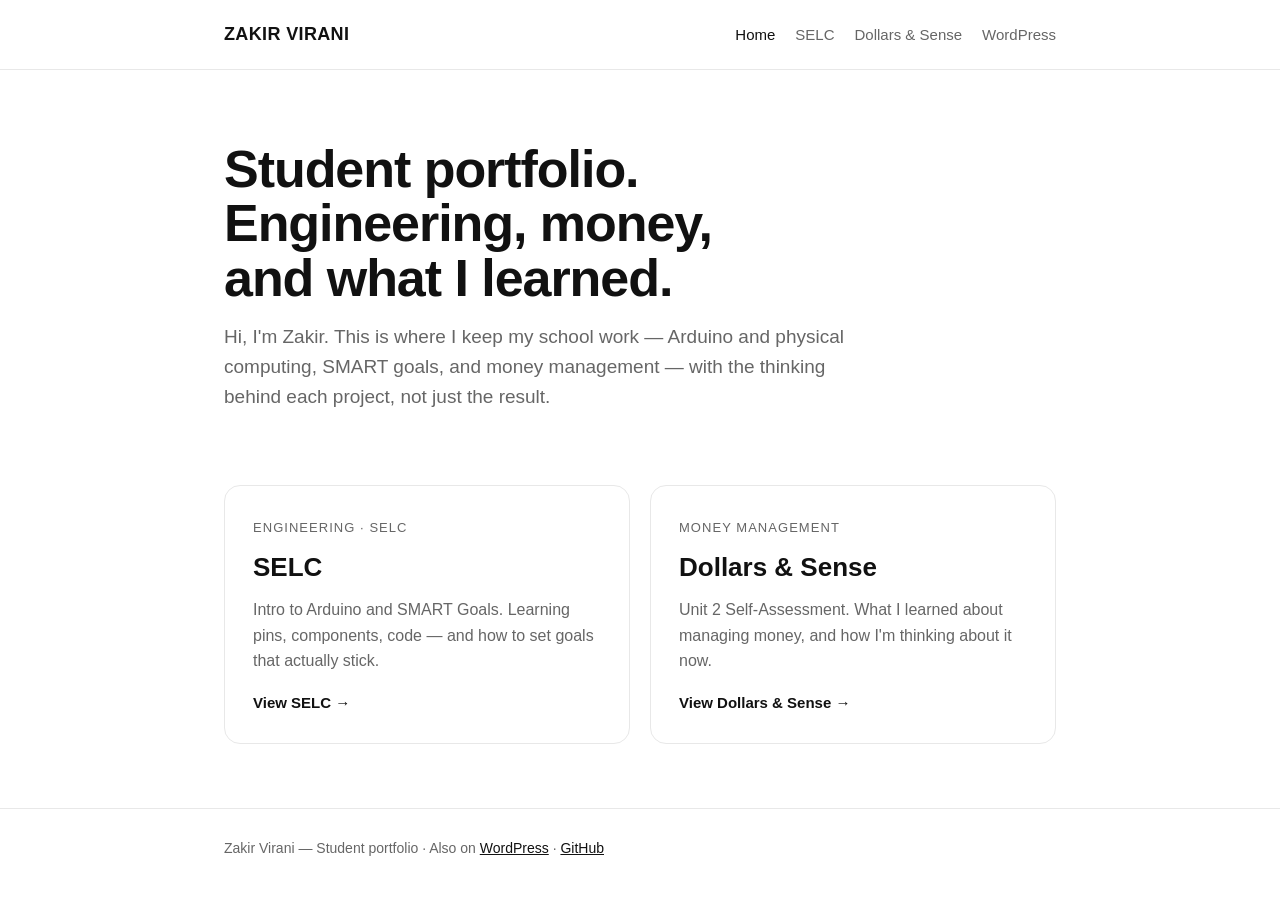
==== index.html @ a5dab0a6 "Add clean minimal portfolio: Home, SELC, Dollars & Sense" ====
<!doctype html><html lang="en"><head><meta charset="utf-8"><meta name="viewport" content="width=device-width,initial-scale=1"><title>Zakir Virani — Portfolio</title><link rel="stylesheet" href="styles.css"></head>
<body><header><div class="wrap"><nav><a class="logo" href="index.html">ZAKIR VIRANI</a><ul><li><a class="active" href="index.html">Home</a></li><li><a href="selc.html">SELC</a></li><li><a href="dollars-sense.html">Dollars &amp; Sense</a></li><li><a href="https://zakirvirani.wordpress.com/">WordPress</a></li></ul></nav></div></header>
<main class="wrap"><section class="hero"><h1>Student portfolio.<br>Engineering, money,<br>and what I learned.</h1><p>Hi, I'm Zakir. This is where I keep my school work — Arduino and physical computing, SMART goals, and money management — with the thinking behind each project, not just the result.</p></section>
<section class="cards"><a class="card" href="selc.html"><span>Engineering · SELC</span><h2>SELC</h2><p>Intro to Arduino and SMART Goals. Learning pins, components, code — and how to set goals that actually stick.</p><b>View SELC →</b></a><a class="card" href="dollars-sense.html"><span>Money management</span><h2>Dollars &amp; Sense</h2><p>Unit 2 Self-Assessment. What I learned about managing money, and how I'm thinking about it now.</p><b>View Dollars &amp; Sense →</b></a></section></main>
<footer><div class="wrap">Zakir Virani — Student portfolio · Also on <a href="https://zakirvirani.wordpress.com/">WordPress</a> · <a href="https://github.com/ZakVir">GitHub</a></div></footer></body></html>
---- styles.css ----
:root{--ink:#111;--muted:#666;--line:#e8e8e8;--bg:#fff;--accent:#111}
*{box-sizing:border-box}
body{margin:0;font-family:-apple-system,BlinkMacSystemFont,"Segoe UI",Inter,Helvetica,Arial,sans-serif;color:var(--ink);background:var(--bg);line-height:1.6}
.wrap{max-width:880px;margin:0 auto;padding:0 24px}
header{border-bottom:1px solid var(--line);padding:20px 0}
nav{display:flex;justify-content:space-between;align-items:center;flex-wrap:wrap;gap:12px}
.logo{font-weight:800;letter-spacing:.02em;text-decoration:none;color:var(--ink);font-size:18px}
nav ul{list-style:none;display:flex;gap:20px;margin:0;padding:0}
nav a{color:var(--muted);text-decoration:none;font-size:15px}
nav a:hover,nav a.active{color:var(--ink)}
.hero{padding:72px 0 48px}
.hero h1{font-size:52px;line-height:1.05;margin:0 0 16px;letter-spacing:-.02em}
.hero p{font-size:19px;color:var(--muted);max-width:640px;margin:0}
.cards{display:grid;grid-template-columns:1fr 1fr;gap:20px;padding:24px 0 64px}
@media(max-width:640px){.cards{grid-template-columns:1fr}.hero h1{font-size:38px}}
.card{border:1px solid var(--line);border-radius:16px;padding:28px;text-decoration:none;color:var(--ink);display:block}
.card:hover{border-color:var(--ink)}
.card span{font-size:13px;text-transform:uppercase;letter-spacing:.08em;color:var(--muted)}
.card h2{font-size:26px;margin:8px 0}
.card p{color:var(--muted);margin:0 0 16px}
.card b{font-size:15px}
.post{border-top:1px solid var(--line);padding:28px 0}
.post h2{margin:0 0 8px;font-size:24px}
.post h2 a{color:var(--ink);text-decoration:none}
.post time{color:var(--muted);font-size:14px}
footer{border-top:1px solid var(--line);padding:28px 0 48px;color:var(--muted);font-size:14px}
footer a{color:var(--ink)}
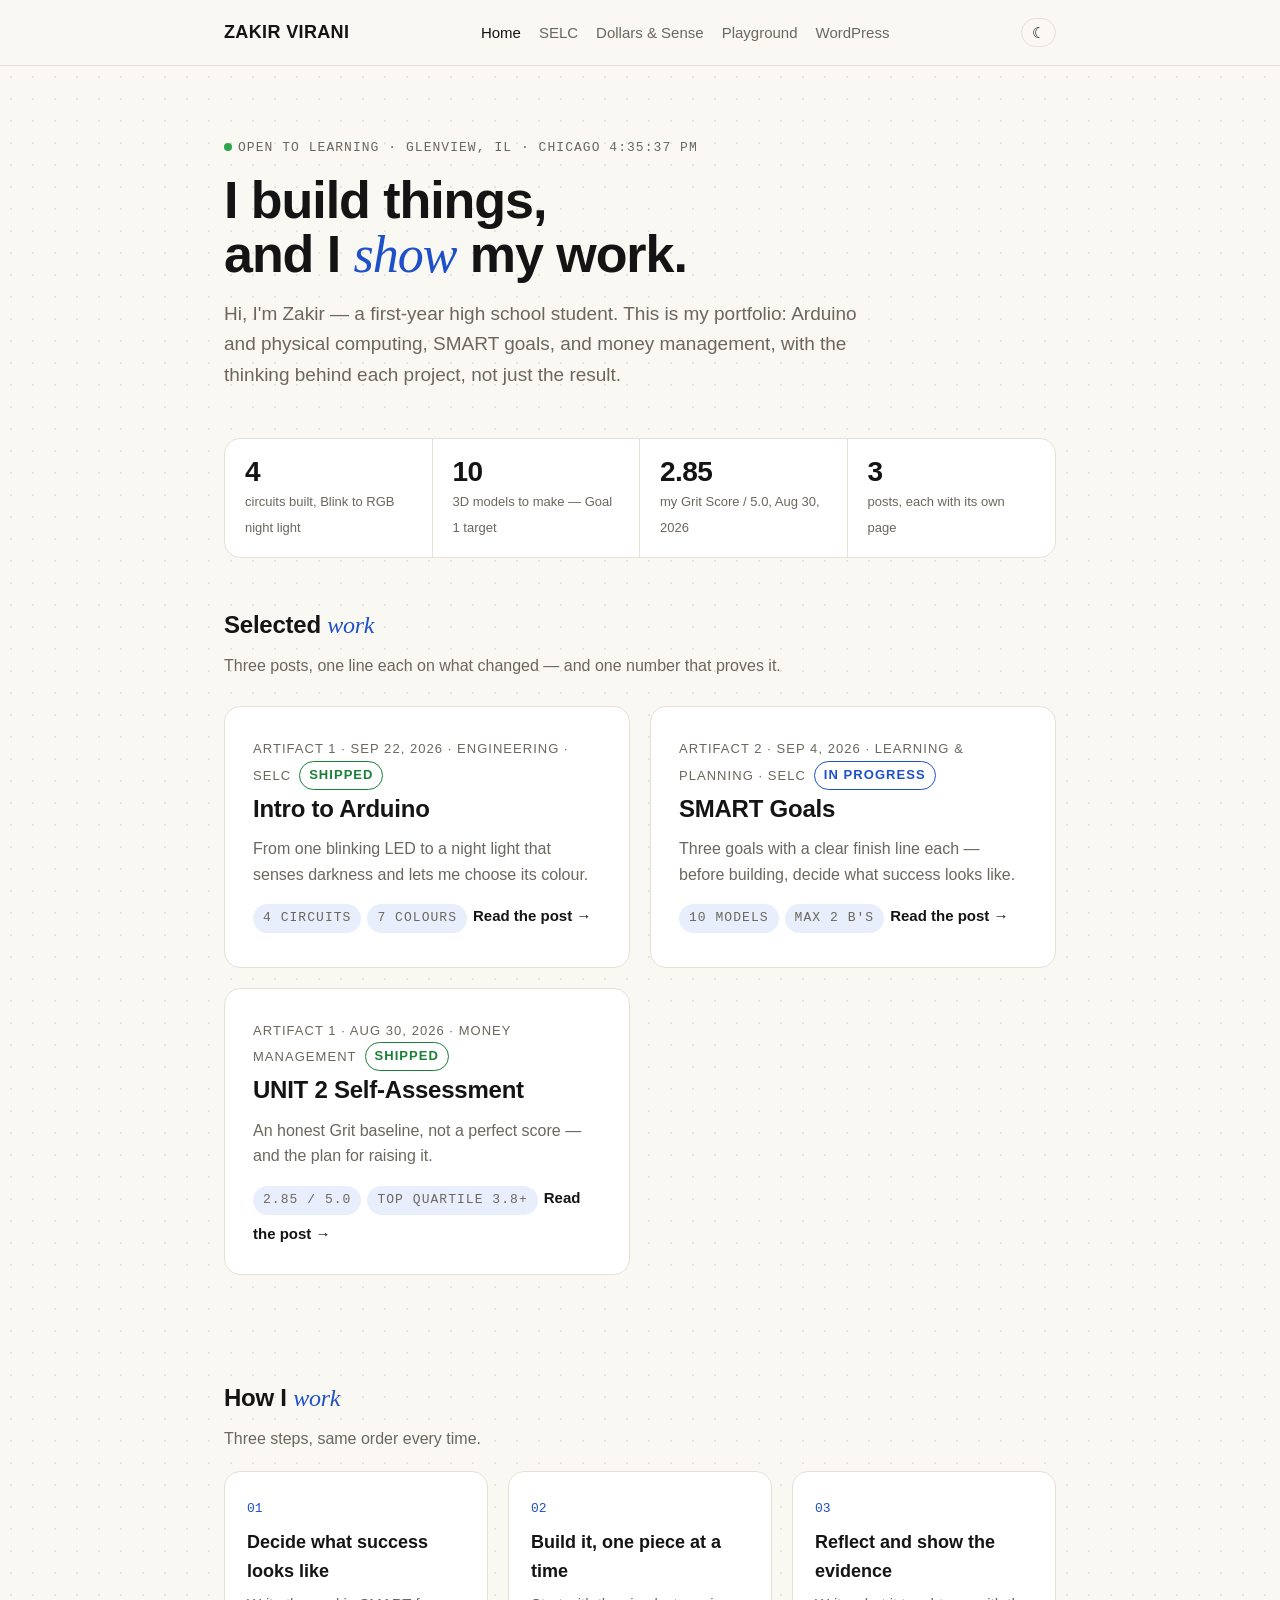
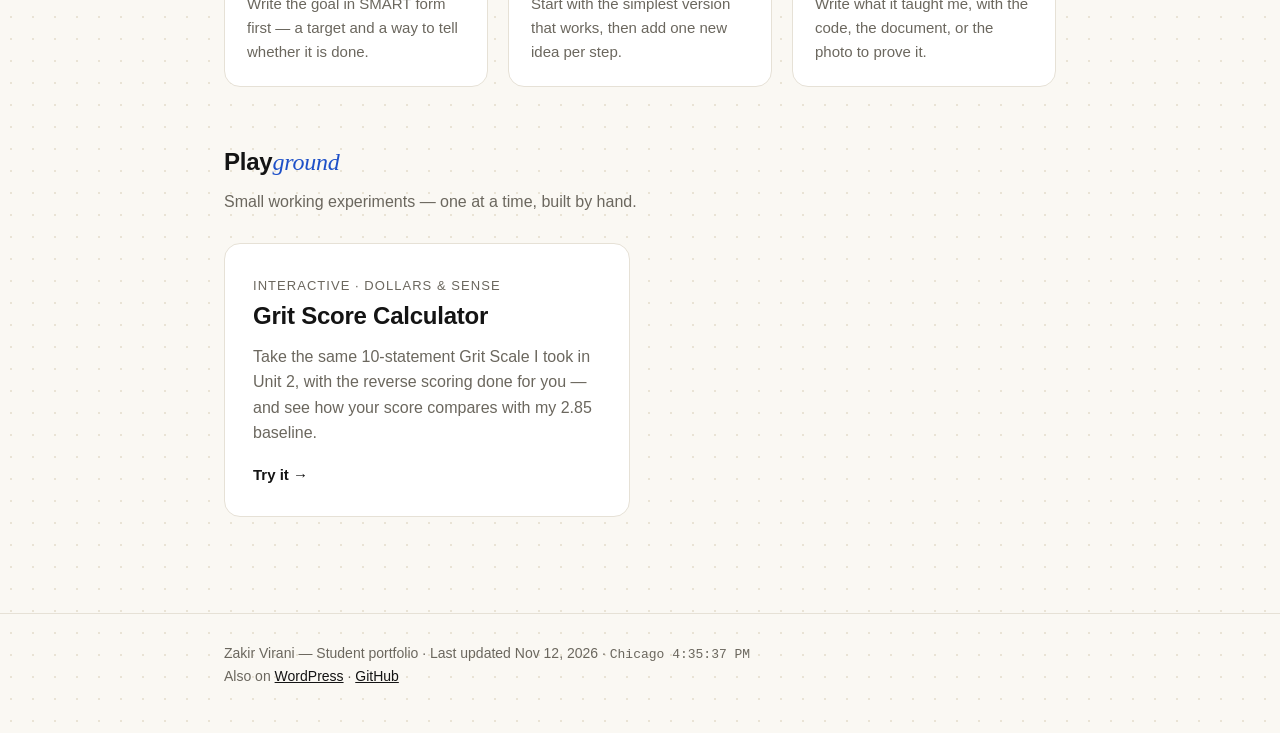
==== commit 6a012e3c: "Redesign from Wall of Portfolios research: statement hero, stats strip, metric cards, status labels," ====
--- a/index.html
+++ b/index.html
@@ -1,5 +1,41 @@
-<!doctype html><html lang="en"><head><meta charset="utf-8"><meta name="viewport" content="width=device-width,initial-scale=1"><title>Zakir Virani — Portfolio</title><link rel="stylesheet" href="styles.css"></head>
-<body><header><div class="wrap"><nav><a class="logo" href="index.html">ZAKIR VIRANI</a><ul><li><a class="active" href="index.html">Home</a></li><li><a href="selc.html">SELC</a></li><li><a href="dollars-sense.html">Dollars &amp; Sense</a></li><li><a href="https://zakirvirani.wordpress.com/">WordPress</a></li></ul></nav></div></header>
-<main class="wrap"><section class="hero"><h1>Student portfolio.<br>Engineering, money,<br>and what I learned.</h1><p>Hi, I'm Zakir. This is where I keep my school work — Arduino and physical computing, SMART goals, and money management — with the thinking behind each project, not just the result.</p></section>
-<section class="cards"><a class="card" href="selc.html"><span>Engineering · SELC</span><h2>SELC</h2><p>Intro to Arduino and SMART Goals. Learning pins, components, code — and how to set goals that actually stick.</p><b>View SELC →</b></a><a class="card" href="dollars-sense.html"><span>Money management</span><h2>Dollars &amp; Sense</h2><p>Unit 2 Self-Assessment. What I learned about managing money, and how I'm thinking about it now.</p><b>View Dollars &amp; Sense →</b></a></section></main>
-<footer><div class="wrap">Zakir Virani — Student portfolio · Also on <a href="https://zakirvirani.wordpress.com/">WordPress</a> · <a href="https://github.com/ZakVir">GitHub</a></div></footer></body></html>
+<!doctype html><html lang="en"><head><meta charset="utf-8"><meta name="viewport" content="width=device-width,initial-scale=1"><title>Zakir Virani — Portfolio</title><link rel="stylesheet" href="styles.css"><script>try{var t=localStorage.getItem('zv-theme');if(t)document.documentElement.setAttribute('data-theme',t);else if(matchMedia('(prefers-color-scheme: dark)').matches)document.documentElement.setAttribute('data-theme','dark');}catch(e){}</script><script src="script.js" defer></script></head>
+<body><header><div class="wrap"><nav><a class="logo" href="index.html">ZAKIR VIRANI</a><ul><li><a class="active" href="index.html">Home</a></li><li><a href="selc.html">SELC</a></li><li><a href="dollars-sense.html">Dollars &amp; Sense</a></li><li><a href="grit-calculator.html">Playground</a></li><li><a href="https://zakirvirani.wordpress.com/">WordPress</a></li></ul><button id="theme-toggle" class="theme-toggle" type="button" aria-label="Switch between light and dark theme">☾</button></nav></div></header>
+<main class="wrap">
+<section class="hero">
+<p class="meta"><span class="dot-live"></span>Open to learning · Glenview, IL · <span data-clock>Chicago</span></p>
+<h1>I build things,<br>and I <em>show</em> my work.</h1>
+<p>Hi, I'm Zakir — a first-year high school student. This is my portfolio: Arduino and physical computing, SMART goals, and money management, with the thinking behind each project, not just the result.</p>
+</section>
+<div class="stats">
+<div class="stat"><b>4</b><span>circuits built, Blink to RGB night light</span></div>
+<div class="stat"><b>10</b><span>3D models to make — Goal 1 target</span></div>
+<div class="stat"><b>2.85</b><span>my Grit Score / 5.0, Aug 30, 2026</span></div>
+<div class="stat"><b>3</b><span>posts, each with its own page</span></div>
+</div>
+<section class="section">
+<h2>Selected <em>work</em></h2>
+<p>Three posts, one line each on what changed — and one number that proves it.</p>
+<div class="cards" style="padding-top:8px">
+<a class="card" href="arduino.html"><span>Artifact 1 · Sep 22, 2026 · Engineering · SELC</span><span class="pill shipped">Shipped</span><h2>Intro to Arduino</h2><p>From one blinking LED to a night light that senses darkness and lets me choose its colour.</p><span class="metric">4 circuits</span><span class="metric">7 colours</span><b>Read the post →</b></a>
+<a class="card" href="smart-goals.html"><span>Artifact 2 · Sep 4, 2026 · Learning &amp; planning · SELC</span><span class="pill progress">In progress</span><h2>SMART Goals</h2><p>Three goals with a clear finish line each — before building, decide what success looks like.</p><span class="metric">10 models</span><span class="metric">max 2 B's</span><b>Read the post →</b></a>
+<a class="card" href="self-assessment.html"><span>Artifact 1 · Aug 30, 2026 · Money management</span><span class="pill shipped">Shipped</span><h2>UNIT 2 Self-Assessment</h2><p>An honest Grit baseline, not a perfect score — and the plan for raising it.</p><span class="metric">2.85 / 5.0</span><span class="metric">top quartile 3.8+</span><b>Read the post →</b></a>
+</div>
+</section>
+<section class="section">
+<h2>How I <em>work</em></h2>
+<p>Three steps, same order every time.</p>
+<div class="steps">
+<div class="step"><span class="num">01</span><h3>Decide what success looks like</h3><p>Write the goal in SMART form first — a target and a way to tell whether it is done.</p></div>
+<div class="step"><span class="num">02</span><h3>Build it, one piece at a time</h3><p>Start with the simplest version that works, then add one new idea per step.</p></div>
+<div class="step"><span class="num">03</span><h3>Reflect and show the evidence</h3><p>Write what it taught me, with the code, the document, or the photo to prove it.</p></div>
+</div>
+</section>
+<section class="section">
+<h2>Play<em>ground</em></h2>
+<p>Small working experiments — one at a time, built by hand.</p>
+<div class="cards one" style="padding-top:8px">
+<a class="card" href="grit-calculator.html"><span>Interactive · Dollars &amp; Sense</span><h2>Grit Score Calculator</h2><p>Take the same 10-statement Grit Scale I took in Unit 2, with the reverse scoring done for you — and see how your score compares with my 2.85 baseline.</p><b>Try it →</b></a>
+</div>
+</section>
+</main>
+<footer><div class="wrap">Zakir Virani — Student portfolio · Last updated Nov 12, 2026 · <span class="clock" data-clock>Chicago</span><br>Also on <a href="https://zakirvirani.wordpress.com/">WordPress</a> · <a href="https://github.com/ZakVir">GitHub</a></div></footer></body></html>
--- a/styles.css
+++ b/styles.css
@@ -1,27 +1,149 @@
-:root{--ink:#111;--muted:#666;--line:#e8e8e8;--bg:#fff;--accent:#111}
+/* Zakir Virani — portfolio
+   Design drawn from the Wall of Portfolios research (Nov 12, 2026):
+   base layout Julia Rouxinol; structure Vijay Gupta; one accent, one
+   statement hero; type system after M Pranav (sans + one italic serif
+   + one mono); money motif after Shyam Kandu, kept light. */
+:root{
+  --ink:#141414; --muted:#6b675e; --line:#e6e1d6; --bg:#faf8f3;
+  --card:#fff; --accent:#1e50c8; --accent-soft:#e8eefc; --accent-ink:#1e50c8;
+  --dot:#e9e3d5; --code-bg:#f4f1ea;
+}
+[data-theme="dark"]{
+  --ink:#f2efe8; --muted:#a8a29a; --line:#2e2c28; --bg:#141413;
+  --card:#1c1b19; --accent:#7aa2ff; --accent-soft:#1d2b4d; --accent-ink:#9db8ff;
+  --dot:#26241f; --code-bg:#22211e;
+}
 *{box-sizing:border-box}
-body{margin:0;font-family:-apple-system,BlinkMacSystemFont,"Segoe UI",Inter,Helvetica,Arial,sans-serif;color:var(--ink);background:var(--bg);line-height:1.6}
+body{
+  margin:0; color:var(--ink); background:var(--bg);
+  background-image:radial-gradient(var(--dot) 1px, transparent 1px);
+  background-size:22px 22px;
+  font-family:-apple-system,BlinkMacSystemFont,"Segoe UI",Inter,Helvetica,Arial,sans-serif;
+  line-height:1.6;
+}
 .wrap{max-width:880px;margin:0 auto;padding:0 24px}
-header{border-bottom:1px solid var(--line);padding:20px 0}
+a{color:var(--accent-ink)}
+header{border-bottom:1px solid var(--line);padding:18px 0;background:var(--bg)}
 nav{display:flex;justify-content:space-between;align-items:center;flex-wrap:wrap;gap:12px}
 .logo{font-weight:800;letter-spacing:.02em;text-decoration:none;color:var(--ink);font-size:18px}
-nav ul{list-style:none;display:flex;gap:20px;margin:0;padding:0}
+nav ul{list-style:none;display:flex;gap:18px;margin:0;padding:0;flex-wrap:wrap}
 nav a{color:var(--muted);text-decoration:none;font-size:15px}
 nav a:hover,nav a.active{color:var(--ink)}
-.hero{padding:72px 0 48px}
+.theme-toggle{background:none;border:1px solid var(--line);border-radius:999px;
+  color:var(--ink);font-size:15px;line-height:1;padding:6px 10px;cursor:pointer}
+.theme-toggle:hover{border-color:var(--ink)}
+
+/* Hero: one big statement, one italic serif word doing the work */
+.hero{padding:72px 0 40px}
 .hero h1{font-size:52px;line-height:1.05;margin:0 0 16px;letter-spacing:-.02em}
+.hero h1 em{font-family:Georgia,'Times New Roman',serif;font-style:italic;font-weight:400;color:var(--accent-ink)}
 .hero p{font-size:19px;color:var(--muted);max-width:640px;margin:0}
-.cards{display:grid;grid-template-columns:1fr 1fr;gap:20px;padding:24px 0 64px}
-@media(max-width:640px){.cards{grid-template-columns:1fr}.hero h1{font-size:38px}}
-.card{border:1px solid var(--line);border-radius:16px;padding:28px;text-decoration:none;color:var(--ink);display:block}
+.hero .meta{font-family:ui-monospace,'SF Mono',Menlo,Consolas,monospace;font-size:13px;
+  text-transform:uppercase;letter-spacing:.08em;color:var(--muted);margin:0 0 14px}
+.hero .meta .dot-live{display:inline-block;width:8px;height:8px;border-radius:50%;
+  background:#2da44e;margin-right:6px}
+
+/* Stats strip — one honest number per fact (Vijay Gupta / Kashyap Rayas) */
+.stats{display:flex;flex-wrap:wrap;gap:0;border:1px solid var(--line);border-radius:16px;
+  background:var(--card);margin:8px 0 40px;overflow:hidden}
+.stat{flex:1 1 120px;padding:18px 20px;border-right:1px solid var(--line)}
+.stat:last-child{border-right:0}
+.stat b{display:block;font-size:28px;line-height:1.1;letter-spacing:-.02em}
+.stat span{font-size:13px;color:var(--muted)}
+
+/* Cards: one-line outcome + one number each */
+.cards{display:grid;grid-template-columns:1fr 1fr;gap:20px;padding:24px 0 48px}
+.cards.one{grid-template-columns:1fr 1fr}
+@media(max-width:640px){.cards,.cards.one{grid-template-columns:1fr}.hero h1{font-size:38px}}
+.card{border:1px solid var(--line);border-radius:16px;padding:28px;text-decoration:none;
+  color:var(--ink);display:block;background:var(--card)}
 .card:hover{border-color:var(--ink)}
 .card span{font-size:13px;text-transform:uppercase;letter-spacing:.08em;color:var(--muted)}
 .card h2{font-size:26px;margin:8px 0}
 .card p{color:var(--muted);margin:0 0 16px}
 .card b{font-size:15px}
+.metric{display:inline-block;font-family:ui-monospace,'SF Mono',Menlo,Consolas,monospace;
+  font-size:13px;background:var(--accent-soft);color:var(--accent-ink);
+  border-radius:999px;padding:4px 10px;margin:0 6px 6px 0}
+.pill{display:inline-block;font-size:12px;font-weight:700;text-transform:uppercase;
+  letter-spacing:.06em;border:1px solid var(--line);border-radius:999px;
+  padding:3px 9px;margin-left:8px;vertical-align:middle;color:var(--muted)}
+.pill.shipped{color:#1a7f37;border-color:#1a7f37}
+[data-theme="dark"] .pill.shipped{color:#7ee2a0;border-color:#7ee2a0}
+.pill.progress{color:var(--accent-ink);border-color:var(--accent-ink)}
+.outcome{font-size:17px;margin:0 0 20px}
+.outcome strong{color:var(--accent-ink);font-weight:600}
+
+/* Sections */
+.section{padding:8px 0 48px}
+.section h2{font-size:24px;margin:0 0 8px;letter-spacing:-.01em}
+.section h2 em{font-family:Georgia,serif;font-style:italic;font-weight:400;color:var(--accent-ink)}
+.section>p{color:var(--muted);margin:0 0 20px;max-width:640px}
+.steps{display:grid;grid-template-columns:repeat(3,1fr);gap:20px}
+@media(max-width:640px){.steps{grid-template-columns:1fr}}
+.step{border:1px solid var(--line);border-radius:16px;padding:22px;background:var(--card)}
+.step .num{font-family:ui-monospace,'SF Mono',Menlo,Consolas,monospace;font-size:13px;color:var(--accent-ink)}
+.step h3{font-size:18px;margin:8px 0 6px}
+.step p{color:var(--muted);font-size:15px;margin:0}
+
+/* Bank-statement card (Shyam Kandu, light touch) for Dollars & Sense */
+.statement{border:1px solid var(--line);border-radius:16px;background:var(--card);
+  padding:24px 28px;margin:0 0 40px;font-family:ui-monospace,'SF Mono',Menlo,Consolas,monospace}
+.statement .s-head{display:flex;justify-content:space-between;font-size:12px;
+  text-transform:uppercase;letter-spacing:.08em;color:var(--muted);
+  border-bottom:1px dashed var(--line);padding-bottom:10px;margin-bottom:14px}
+.statement .s-row{display:flex;justify-content:space-between;gap:16px;padding:6px 0;font-size:15px}
+.statement .s-row b{font-size:15px}
+.statement .s-big{font-size:34px;letter-spacing:-.02em}
+.statement .s-big small{font-size:16px;color:var(--muted)}
+
+/* Artifact pages */
 .post{border-top:1px solid var(--line);padding:28px 0}
 .post h2{margin:0 0 8px;font-size:24px}
 .post h2 a{color:var(--ink);text-decoration:none}
 .post time{color:var(--muted);font-size:14px}
+.label{font-family:ui-monospace,'SF Mono',Menlo,Consolas,monospace;font-size:13px;
+  text-transform:uppercase;letter-spacing:.08em;color:var(--muted);margin:0 0 8px}
+.artifact h3{font-size:19px;margin:24px 0 8px}
+figure{margin:20px 0}
+figcaption{font-size:14px;color:var(--muted);margin-bottom:8px}
+figure iframe{width:100%;height:560px;border:1px solid var(--line);border-radius:12px}
+pre{background:var(--code-bg);border:1px solid var(--line);border-radius:12px;padding:16px;overflow-x:auto}
+pre code{font-size:14px;line-height:1.5}
+blockquote{border-left:3px solid var(--accent);margin:16px 0;padding:4px 0 4px 16px;color:var(--ink)}
+table.rubric{width:100%;border-collapse:collapse;font-size:15px;margin-top:12px;background:var(--card)}
+table.rubric th,table.rubric td{border:1px solid var(--line);padding:10px 12px;text-align:left;vertical-align:top}
+table.rubric th{background:var(--code-bg)}
+.ref{font-size:15px}
+.crumb{margin:24px 0 0;font-size:15px}
+.crumb a{color:var(--muted);text-decoration:none}
+figure img{max-width:100%;border:1px solid var(--line);border-radius:12px}
+.artifact h1{font-size:40px;line-height:1.1;letter-spacing:-.02em;margin:0 0 16px}
+.artifact h1 em{font-family:Georgia,serif;font-style:italic;font-weight:400;color:var(--accent-ink)}
+.artifact h2{font-size:22px;margin:28px 0 8px}
+
+/* Grit calculator (Playground) */
+.grit-q{border:1px solid var(--line);border-radius:16px;padding:20px 22px;margin:0 0 14px;background:var(--card)}
+.grit-q p{margin:0 0 12px;font-size:16px}
+.grit-q p .qnum{font-family:ui-monospace,'SF Mono',Menlo,Consolas,monospace;font-size:13px;color:var(--accent-ink);margin-right:8px}
+.grit-scale{display:flex;gap:8px;flex-wrap:wrap}
+.grit-scale label{flex:1 1 44px;text-align:center;border:1px solid var(--line);border-radius:10px;
+  padding:8px 4px;font-size:13px;color:var(--muted);cursor:pointer}
+.grit-scale label:has(input:checked){border-color:var(--accent);color:var(--accent-ink);background:var(--accent-soft)}
+.grit-scale input{position:absolute;opacity:0;pointer-events:none}
+.grit-scale .ends{display:flex;justify-content:space-between;width:100%;font-size:12px;color:var(--muted);margin-top:2px}
+.btn{display:inline-block;background:var(--ink);color:var(--bg);border:0;border-radius:999px;
+  padding:12px 24px;font-size:16px;font-weight:600;cursor:pointer;font-family:inherit}
+.btn:hover{opacity:.85}
+.grit-result{border:1px solid var(--line);border-radius:16px;padding:24px 28px;margin:20px 0;
+  background:var(--card);display:none}
+.grit-result.show{display:block}
+.grit-result .big{font-size:44px;line-height:1;letter-spacing:-.02em;margin:4px 0 8px}
+.grit-result .big small{font-size:20px;color:var(--muted)}
+.grit-result p{color:var(--muted);margin:6px 0}
+.grit-bar{height:8px;border-radius:999px;background:var(--line);margin:14px 0 6px;overflow:hidden}
+.grit-bar i{display:block;height:100%;background:var(--accent);width:0}
+
 footer{border-top:1px solid var(--line);padding:28px 0 48px;color:var(--muted);font-size:14px}
 footer a{color:var(--ink)}
+footer .clock{font-family:ui-monospace,'SF Mono',Menlo,Consolas,monospace;font-size:13px}
